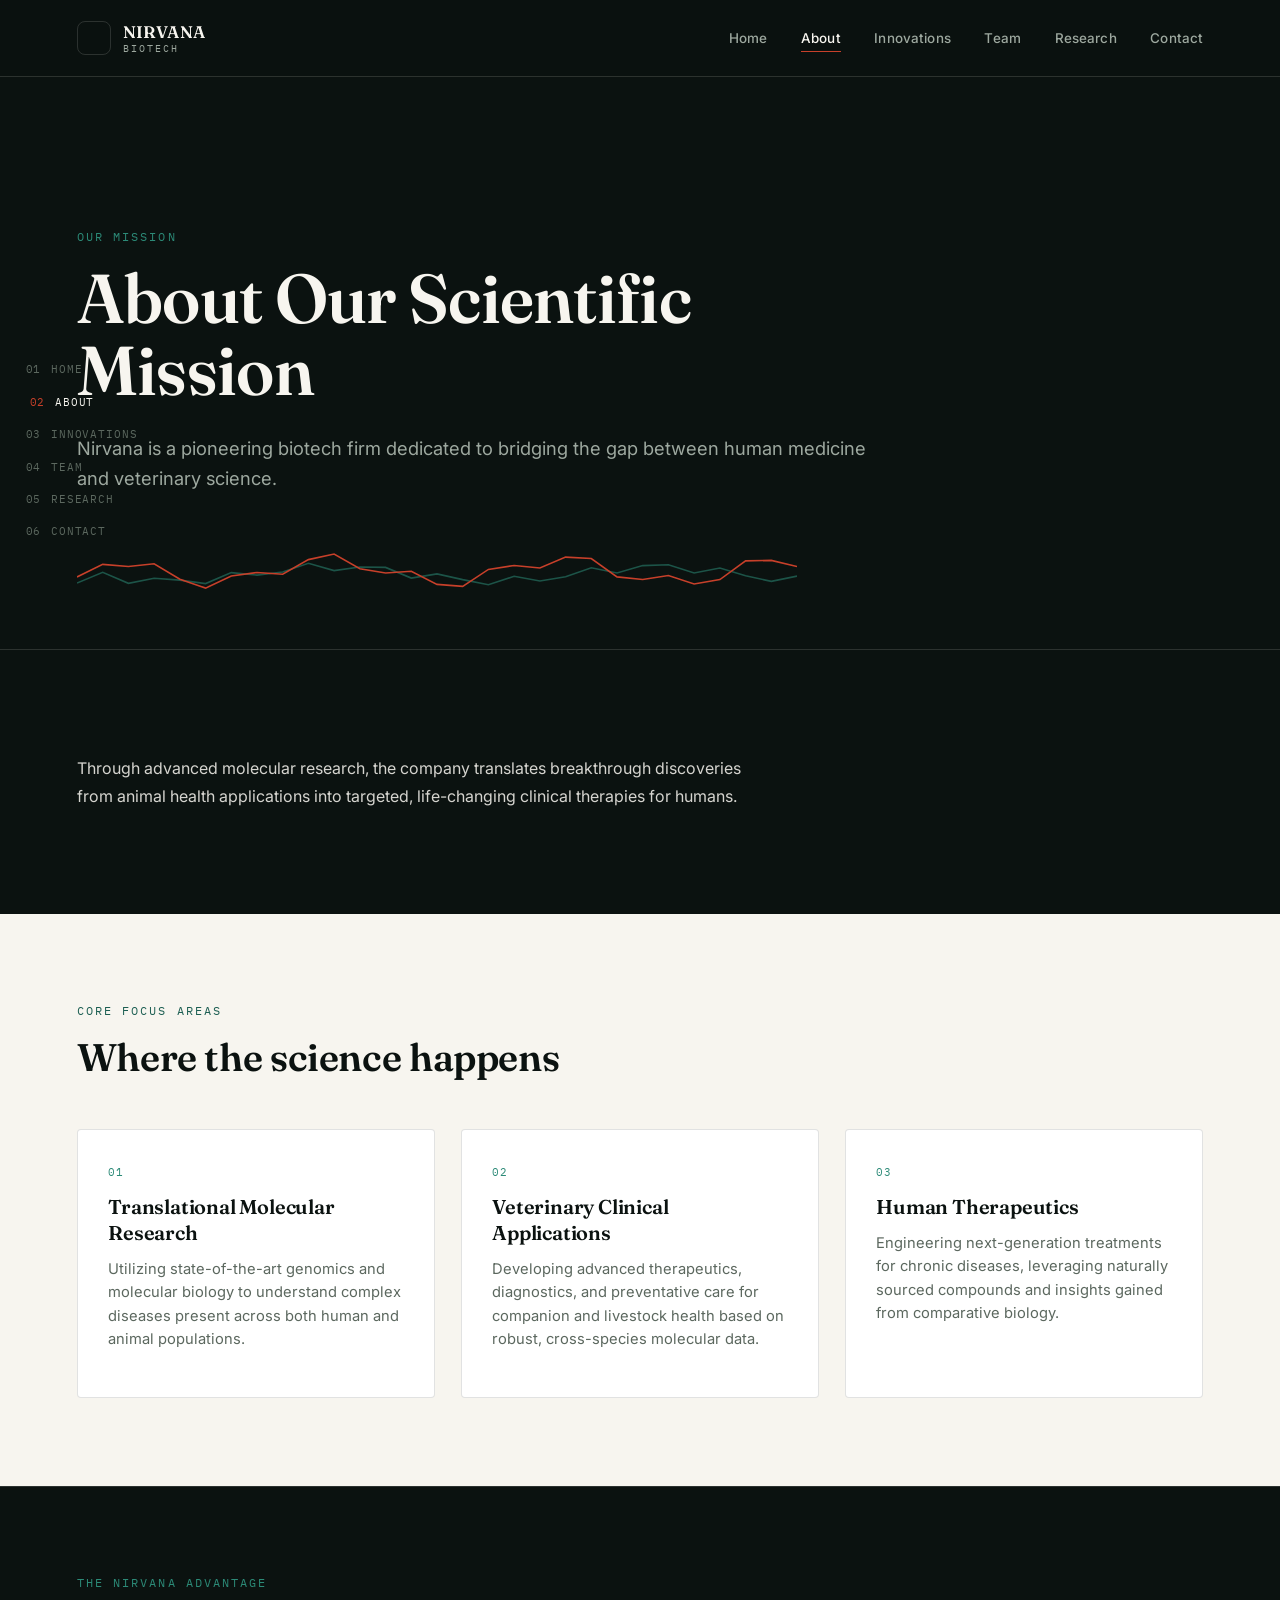
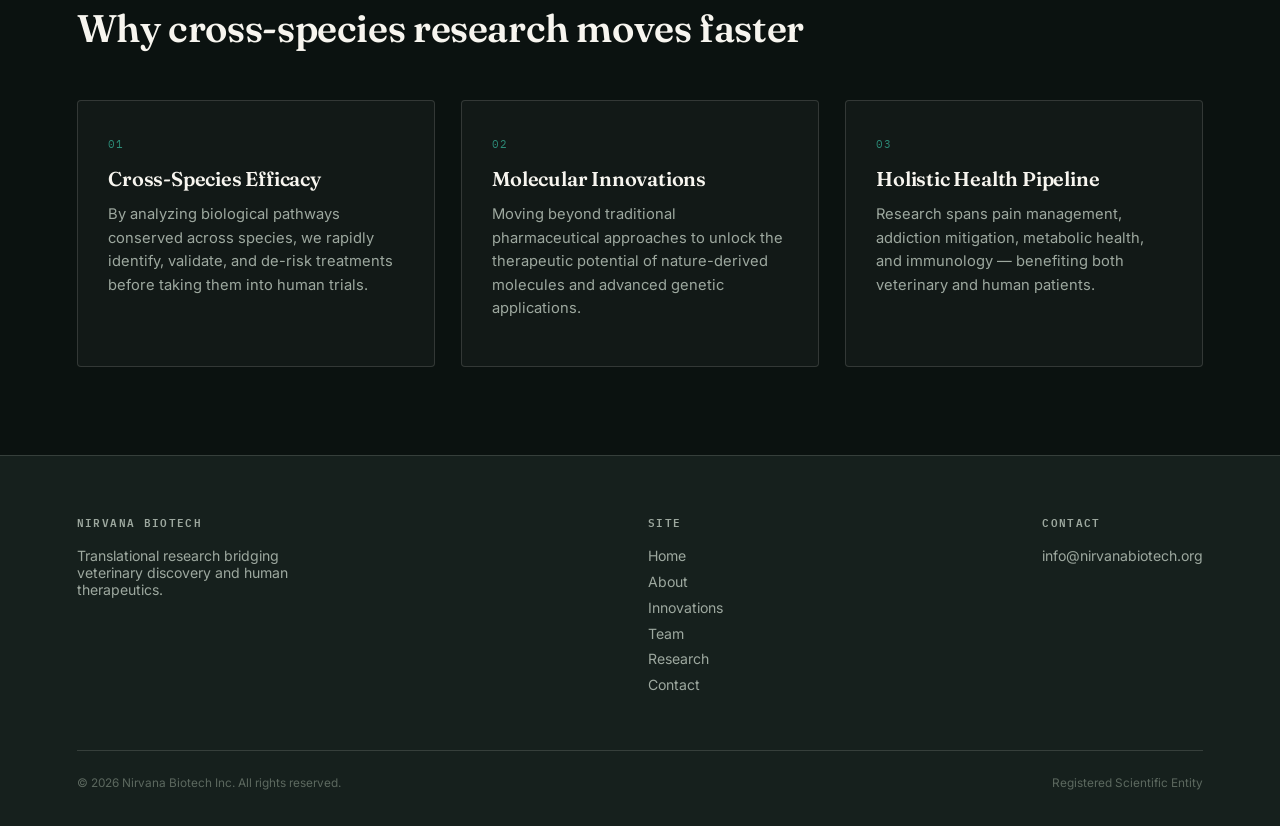
==== about.html @ 8d5169a1 "Add files via upload" ====
<!DOCTYPE html>
<html lang="en">
<head>
<meta charset="UTF-8">
<meta name="viewport" content="width=device-width, initial-scale=1.0">
<title>About | Nirvana Biotech</title>
<link rel="preconnect" href="https://fonts.googleapis.com">
<link href="https://fonts.googleapis.com/css2?family=Fraunces:opsz,wght@9..144,500;9..144,600;9..144,700&family=Inter:wght@400;500;600&family=IBM+Plex+Mono:wght@400;500&display=swap" rel="stylesheet">
<link rel="stylesheet" href="styles.css">
</head>
<body>

<nav class="topnav">
  <div class="topnav-inner">
    <a href="index.html" class="brand">
      <img data-brand-logo class="brand-mark" src="" alt="Nirvana Biotech logo">
      <div>
        <div class="brand-text" data-brand-name></div>
        <div class="brand-sub" data-brand-sub></div>
      </div>
    </a>
    <div class="navlinks" data-navlinks></div>
    <button class="nav-toggle" aria-label="Open menu">
      <svg width="18" height="14" viewBox="0 0 18 14"><path d="M0 1H18M0 7H18M0 13H18" stroke="#F7F5EF" stroke-width="1.4"/></svg>
    </button>
  </div>
  <div class="mobile-menu" data-navlinks></div>
</nav>

<aside class="rail" data-rail></aside>

<main>
  <section class="hero page-fade" style="padding-bottom:3rem;">
    <div class="shell">
      <div class="eyebrow hero-eyebrow" id="about-eyebrow">OUR MISSION</div>
      <h1 id="about-title">About Our Scientific Mission</h1>
      <p class="lede" id="about-intro" style="margin-top:1.6rem;"></p>
      <div class="hero-trace" data-trace data-trace-h="60"></div>
    </div>
  </section>

  <section class="section">
    <div class="shell">
      <p class="body-copy" id="about-desc"></p>
    </div>
  </section>

  <section class="section section--paper">
    <div class="shell">
      <div class="section-head">
        <div class="eyebrow">Core focus areas</div>
        <h2>Where the science happens</h2>
      </div>
      <div class="card-grid grid-3" id="focus-grid"></div>
    </div>
  </section>

  <section class="section">
    <div class="shell">
      <div class="section-head">
        <div class="eyebrow">The nirvana advantage</div>
        <h2>Why cross-species research moves faster</h2>
      </div>
      <div class="card-grid grid-3" id="advantage-grid"></div>
    </div>
  </section>
</main>

<footer>
  <div class="shell">
    <div class="footer-grid">
      <div class="footer-col">
        <h4>Nirvana Biotech</h4>
        <p style="max-width:28ch;">Translational research bridging veterinary discovery and human therapeutics.</p>
      </div>
      <div class="footer-col">
        <h4>Site</h4>
        <a href="index.html">Home</a>
        <a href="about.html">About</a>
        <a href="innovations.html">Innovations</a>
        <a href="team.html">Team</a>
        <a href="research.html">Research</a>
        <a href="contact.html">Contact</a>
      </div>
      <div class="footer-col">
        <h4>Contact</h4>
        <a href="mailto:info@nirvanabiotech.org">info@nirvanabiotech.org</a>
      </div>
    </div>
    <div class="footer-bottom">
      <span>&copy; 2026 Nirvana Biotech Inc. All rights reserved.</span>
      <span>Registered Scientific Entity</span>
    </div>
  </div>
</footer>

<script src="site.js"></script>
<script>
  function renderPage(data){
    buildNav('about');
    const a = data.about;
    if (!a) return;
    document.getElementById('about-eyebrow').textContent = (a.eyebrow || 'OUR MISSION').toUpperCase();
    document.getElementById('about-title').textContent = a.title || '';
    document.getElementById('about-intro').textContent = a.intro || '';
    document.getElementById('about-desc').textContent = a.desc || '';

    const focusGrid = document.getElementById('focus-grid');
    focusGrid.innerHTML = (a.focusAreas || []).map((f, i) => `
      <div class="card" style="cursor:default;">
        <span class="tag">0${i+1}</span>
        <h3 style="margin-top:0.9rem;">${escapeHtml(f.title)}</h3>
        <p>${escapeHtml(f.desc)}</p>
      </div>`).join('');

    const advGrid = document.getElementById('advantage-grid');
    advGrid.innerHTML = (a.advantages || []).map((f, i) => `
      <div class="card" style="cursor:default;">
        <span class="tag">0${i+1}</span>
        <h3 style="margin-top:0.9rem;">${escapeHtml(f.title)}</h3>
        <p>${escapeHtml(f.desc)}</p>
      </div>`).join('');
  }
</script>
</body>
</html>
---- styles.css ----
/* ============================================================
   NIRVANA BIOTECH — design tokens
   Ink + lab-paper, teal/rust accent pair, chromatogram motif
   ============================================================ */

:root{
  --ink:        #0B1210;
  --ink-soft:    #16201D;
  --paper:      #F7F5EF;
  --paper-dim:  #EFEBE0;
  --teal:       #1C5E52;
  --teal-bright:#2C8A77;
  --rust:       #C7402A;
  --sage:       #9DA89F;
  --sage-dim:   #5C685F;
  --line:       rgba(247,245,239,0.14);
  --line-dark:  rgba(11,18,16,0.12);

  --serif: "Fraunces", "Iowan Old Style", Georgia, serif;
  --sans:  "Inter", -apple-system, "Helvetica Neue", Arial, sans-serif;
  --mono:  "IBM Plex Mono", "SFMono-Regular", Menlo, monospace;

  --measure: 68ch;
  --rail-w: 220px;
}

@media (prefers-reduced-motion: reduce){
  *{ animation-duration: 0.001ms !important; animation-iteration-count: 1 !important; transition-duration: 0.001ms !important; scroll-behavior: auto !important; }
}

*{ box-sizing: border-box; }
html{ scroll-behavior: smooth; }
body{
  margin:0;
  background: var(--ink);
  color: var(--paper);
  font-family: var(--sans);
  -webkit-font-smoothing: antialiased;
  text-rendering: optimizeLegibility;
}

a{ color: inherit; text-decoration: none; }
img{ max-width:100%; display:block; }

::selection{ background: var(--rust); color: var(--paper); }

:focus-visible{
  outline: 2px solid var(--rust);
  outline-offset: 3px;
}

/* ---------- type scale ---------- */
h1,h2,h3,h4{ font-family: var(--serif); font-weight: 600; margin:0; letter-spacing: -0.01em; }
.eyebrow{
  font-family: var(--mono);
  font-size: 0.72rem;
  letter-spacing: 0.18em;
  text-transform: uppercase;
  color: var(--teal-bright);
}
.lede{ font-size: 1.15rem; line-height: 1.65; color: var(--sage); max-width: var(--measure); }
.body-copy{ font-size: 1rem; line-height: 1.75; color: rgba(247,245,239,0.86); max-width: var(--measure); }
.body-copy + .body-copy{ margin-top: 1.1em; }

/* ---------- layout shell ---------- */
.shell{ max-width: 1280px; margin: 0 auto; padding: 0 6vw; }
@media (max-width: 640px){ .shell{ padding: 0 5.5vw; } }

main{ display:block; }

/* ---------- top nav ---------- */
.topnav{
  position: sticky; top:0; z-index: 80;
  background: rgba(11,18,16,0.86);
  backdrop-filter: blur(10px);
  border-bottom: 1px solid var(--line);
}
.topnav-inner{
  max-width:1280px; margin:0 auto; padding: 0 6vw;
  height: 76px; display:flex; align-items:center; justify-content:space-between;
}
.brand{ display:flex; align-items:center; gap:12px; }
.brand-mark{
  width: 34px; height:34px; border-radius:8px; object-fit:cover;
  border:1px solid var(--line);
}
.brand-text{ font-family: var(--serif); font-weight:600; font-size:1.05rem; letter-spacing:0.01em; }
.brand-sub{ font-family: var(--mono); font-size:0.6rem; letter-spacing:0.22em; color: var(--sage); text-transform:uppercase; }

.navlinks{ display:flex; gap: 2.1rem; font-size:0.84rem; }
.navlinks a{
  position:relative; padding: 6px 0; color: var(--sage);
  font-weight:500; letter-spacing:0.01em; transition: color .2s ease;
}
.navlinks a::after{
  content:""; position:absolute; left:0; bottom:0; width:0; height:1px;
  background: var(--rust); transition: width .25s ease;
}
.navlinks a:hover, .navlinks a.is-active{ color: var(--paper); }
.navlinks a.is-active::after, .navlinks a:hover::after{ width:100%; }

.nav-toggle{ display:none; background:none; border:1px solid var(--line); color:var(--paper); width:40px; height:40px; border-radius:8px; }
@media (max-width: 860px){
  .navlinks{ display:none; }
  .nav-toggle{ display:flex; align-items:center; justify-content:center; }
}

.mobile-menu{
  display:none; position:fixed; inset:76px 0 0 0; z-index:79;
  background: var(--ink); padding: 2rem 6vw; flex-direction:column; gap:1.4rem;
}
.mobile-menu.open{ display:flex; }
.mobile-menu a{ font-family: var(--serif); font-size:1.6rem; color: var(--paper); }

/* ---------- page index rail (fiftyfive5-style wayfinding) ---------- */
.rail{
  position: fixed; left: 0; top: 50%; transform: translateY(-50%);
  z-index: 60; width: var(--rail-w);
  display:flex; flex-direction:column; gap:0.4rem;
  padding: 1.4rem 1.6rem;
}
.rail-item{
  display:flex; align-items:baseline; gap:0.6rem;
  font-family: var(--mono); font-size:0.68rem; letter-spacing:0.08em;
  color: var(--sage-dim); padding:6px 0;
  transition: color .2s ease, transform .2s ease;
}
.rail-item .num{ color: var(--sage-dim); }
.rail-item:hover, .rail-item.is-active{ color: var(--paper); transform: translateX(4px); }
.rail-item.is-active .num{ color: var(--rust); }
.rail-item .label{ text-transform: uppercase; }
@media (max-width: 1100px){ .rail{ display:none; } }

/* ---------- chromatogram trace (signature element) ---------- */
.trace{ display:block; width:100%; height: auto; }
.trace path{
  fill:none; stroke: var(--rust); stroke-width: 1.6;
  stroke-dasharray: 1400; stroke-dashoffset: 1400;
  animation: trace-draw 2.1s cubic-bezier(.3,.8,.2,1) forwards;
}
.trace .trace-teal{ stroke: var(--teal-bright); opacity:0.55; }
@keyframes trace-draw{ to{ stroke-dashoffset:0; } }

.trace-divider{ width:100%; height:34px; opacity:0.5; margin: 0; }
.trace-divider path{ stroke: var(--sage-dim); stroke-width:1; stroke-dasharray:none; animation:none; }

/* ---------- hero ---------- */
.hero{
  position:relative; padding: 9.5rem 0 5rem;
  border-bottom: 1px solid var(--line);
  overflow:hidden;
}
.hero-eyebrow{ margin-bottom:1.2rem; }
.hero h1{
  font-size: clamp(2.4rem, 5.4vw, 4.6rem);
  line-height: 1.04;
  max-width: 16ch;
}
.hero .lede{ margin-top: 1.6rem; }
.hero-trace{ margin-top: 3rem; max-width: 720px; }

/* ---------- section spacing ---------- */
.section{ padding: 5.5rem 0; }
.section + .section{ border-top: 1px solid var(--line); }
.section-head{ margin-bottom: 3rem; }
.section-head .eyebrow{ margin-bottom: 0.9rem; }
.section-head h2{ font-size: clamp(1.8rem, 3vw, 2.6rem); }

/* ---------- light/paper section variant ---------- */
.section--paper{ background: var(--paper); color: var(--ink); border-color: var(--line-dark); }
.section--paper .eyebrow{ color: var(--teal); }
.section--paper .lede{ color: var(--sage-dim); }
.section--paper .body-copy{ color: rgba(11,18,16,0.82); }

/* ---------- cards ---------- */
.card-grid{ display:grid; gap: 1.6rem; }
.grid-2{ grid-template-columns: repeat(2,1fr); }
.grid-3{ grid-template-columns: repeat(3,1fr); }
@media (max-width: 860px){ .grid-2,.grid-3{ grid-template-columns: 1fr; } }

.card{
  border:1px solid var(--line); border-radius: 4px;
  padding: 1.9rem; background: rgba(247,245,239,0.03);
  transition: border-color .25s ease, transform .25s ease;
  cursor:pointer;
}
.card:hover{ border-color: var(--teal-bright); transform: translateY(-2px); }
.card img{ width:100%; height:200px; object-fit:cover; border-radius:3px; margin-bottom:1.3rem; }
.card h3{ font-size:1.25rem; line-height:1.3; }
.card p{ margin-top:0.7rem; font-size:0.92rem; line-height:1.6; color: var(--sage); }
.card .tag{ font-family:var(--mono); font-size:0.68rem; color: var(--teal-bright); letter-spacing:0.08em; text-transform:uppercase; }
.card .more{ display:inline-flex; align-items:center; gap:0.4rem; margin-top:1.1rem; font-size:0.78rem; font-family:var(--mono); color: var(--rust); }

.section--paper .card{ background: #fff; border-color: var(--line-dark); }
.section--paper .card:hover{ border-color: var(--teal); }
.section--paper .card p{ color: var(--sage-dim); }

/* research list rows */
.research-row{
  display:grid; grid-template-columns: 110px 1fr; gap: 1.8rem;
  padding: 2rem 0; border-top: 1px solid var(--line); cursor:pointer;
  transition: background .2s ease;
}
.research-row:hover{ background: rgba(247,245,239,0.03); }
.research-row .date{ font-family:var(--mono); font-size:0.78rem; color: var(--rust); padding-top:0.25rem; }
.research-row h3{ font-size:1.3rem; }
.research-row p{ margin-top:0.6rem; color: var(--sage); font-size:0.94rem; line-height:1.65; }
.section--paper .research-row{ border-color: var(--line-dark); }
.section--paper .research-row:hover{ background: rgba(11,18,16,0.03); }
.section--paper .research-row p{ color: var(--sage-dim); }

/* team */
.team-card{ text-align:left; }
.team-card img{ width:100%; height:240px; object-fit:cover; border-radius:3px; }
.team-card .name{ font-family:var(--serif); font-size:1.15rem; margin-top:1.1rem; }
.team-card .role{ font-family:var(--mono); font-size:0.72rem; color: var(--teal-bright); text-transform:uppercase; letter-spacing:0.08em; margin-top:0.3rem; }

/* ---------- buttons ---------- */
.btn{
  display:inline-flex; align-items:center; gap:0.55rem;
  font-family: var(--mono); font-size:0.78rem; letter-spacing:0.05em;
  padding: 0.85rem 1.6rem; border-radius: 3px; text-transform:uppercase;
  border:1px solid currentColor; transition: all .2s ease;
}
.btn--solid{ background: var(--rust); border-color: var(--rust); color: var(--paper); }
.btn--solid:hover{ background: #a93420; }
.btn--ghost{ color: var(--paper); }
.btn--ghost:hover{ background: rgba(247,245,239,0.08); }
.section--paper .btn--ghost{ color: var(--ink); }
.section--paper .btn--ghost:hover{ background: rgba(11,18,16,0.06); }

/* ---------- footer ---------- */
footer{
  background: var(--ink-soft); border-top:1px solid var(--line);
  padding: 3.5rem 0 2.2rem;
}
.footer-grid{ display:flex; justify-content:space-between; flex-wrap:wrap; gap:2rem; }
.footer-col h4{ font-family:var(--mono); font-size:0.7rem; letter-spacing:0.12em; text-transform:uppercase; color: var(--sage); margin-bottom:1rem; }
.footer-col a, .footer-col p{ display:block; font-size:0.88rem; color: var(--sage); margin-bottom:0.55rem; }
.footer-col a:hover{ color: var(--paper); }
.footer-bottom{
  margin-top:3rem; padding-top:1.6rem; border-top:1px solid var(--line);
  display:flex; justify-content:space-between; flex-wrap:wrap; gap:1rem;
  font-size:0.74rem; color: var(--sage-dim);
}

/* ---------- contact form ---------- */
.form-grid{ display:grid; gap:1.3rem; max-width:640px; }
.form-row{ display:grid; grid-template-columns:1fr 1fr; gap:1.3rem; }
@media (max-width:640px){ .form-row{ grid-template-columns:1fr; } }
label{ font-family:var(--mono); font-size:0.68rem; letter-spacing:0.1em; text-transform:uppercase; color: var(--sage); display:block; margin-bottom:0.5rem; }
input, textarea{
  width:100%; background: rgba(247,245,239,0.04); border:1px solid var(--line);
  border-radius:3px; padding:0.85rem 1rem; color: var(--paper); font-family: var(--sans); font-size:0.92rem;
}
input:focus, textarea:focus{ outline:none; border-color: var(--teal-bright); }
textarea{ resize:vertical; }

/* ---------- modal (detail popup) ---------- */
.modal-overlay{
  display:none; position:fixed; inset:0; z-index:200;
  background: rgba(11,18,16,0.78); backdrop-filter: blur(4px);
  align-items:center; justify-content:center; padding: 2rem;
}
.modal-overlay.open{ display:flex; }
.modal-box{
  background: var(--paper); color: var(--ink); max-width:640px; width:100%;
  max-height:84vh; overflow-y:auto; border-radius:6px; position:relative;
}
.modal-box img{ width:100%; height:260px; object-fit:cover; }
.modal-body{ padding: 2.2rem; }
.modal-tag{ font-family:var(--mono); font-size:0.7rem; color: var(--rust); text-transform:uppercase; letter-spacing:0.08em; }
.modal-body h3{ font-family:var(--serif); font-size:1.7rem; margin-top:0.8rem; color:var(--ink); }
.modal-body p{ margin-top:1rem; color: var(--sage-dim); line-height:1.7; white-space:pre-line; font-size:0.95rem; }
.modal-close{
  position:absolute; top:1rem; right:1rem; width:36px; height:36px;
  border-radius:50%; background:#fff; border:1px solid var(--line-dark);
  display:flex; align-items:center; justify-content:center; cursor:pointer; z-index:2;
}

/* ---------- page transition fade ---------- */
.page-fade{ animation: fadeUp .5s ease-out both; }
@keyframes fadeUp{ from{ opacity:0; transform: translateY(10px); } to{ opacity:1; transform:none; } }

/* utility */
.mt-lg{ margin-top: 3rem; }
.text-center{ text-align:center; }
.flex-between{ display:flex; align-items:center; justify-content:space-between; flex-wrap:wrap; gap:1rem; }
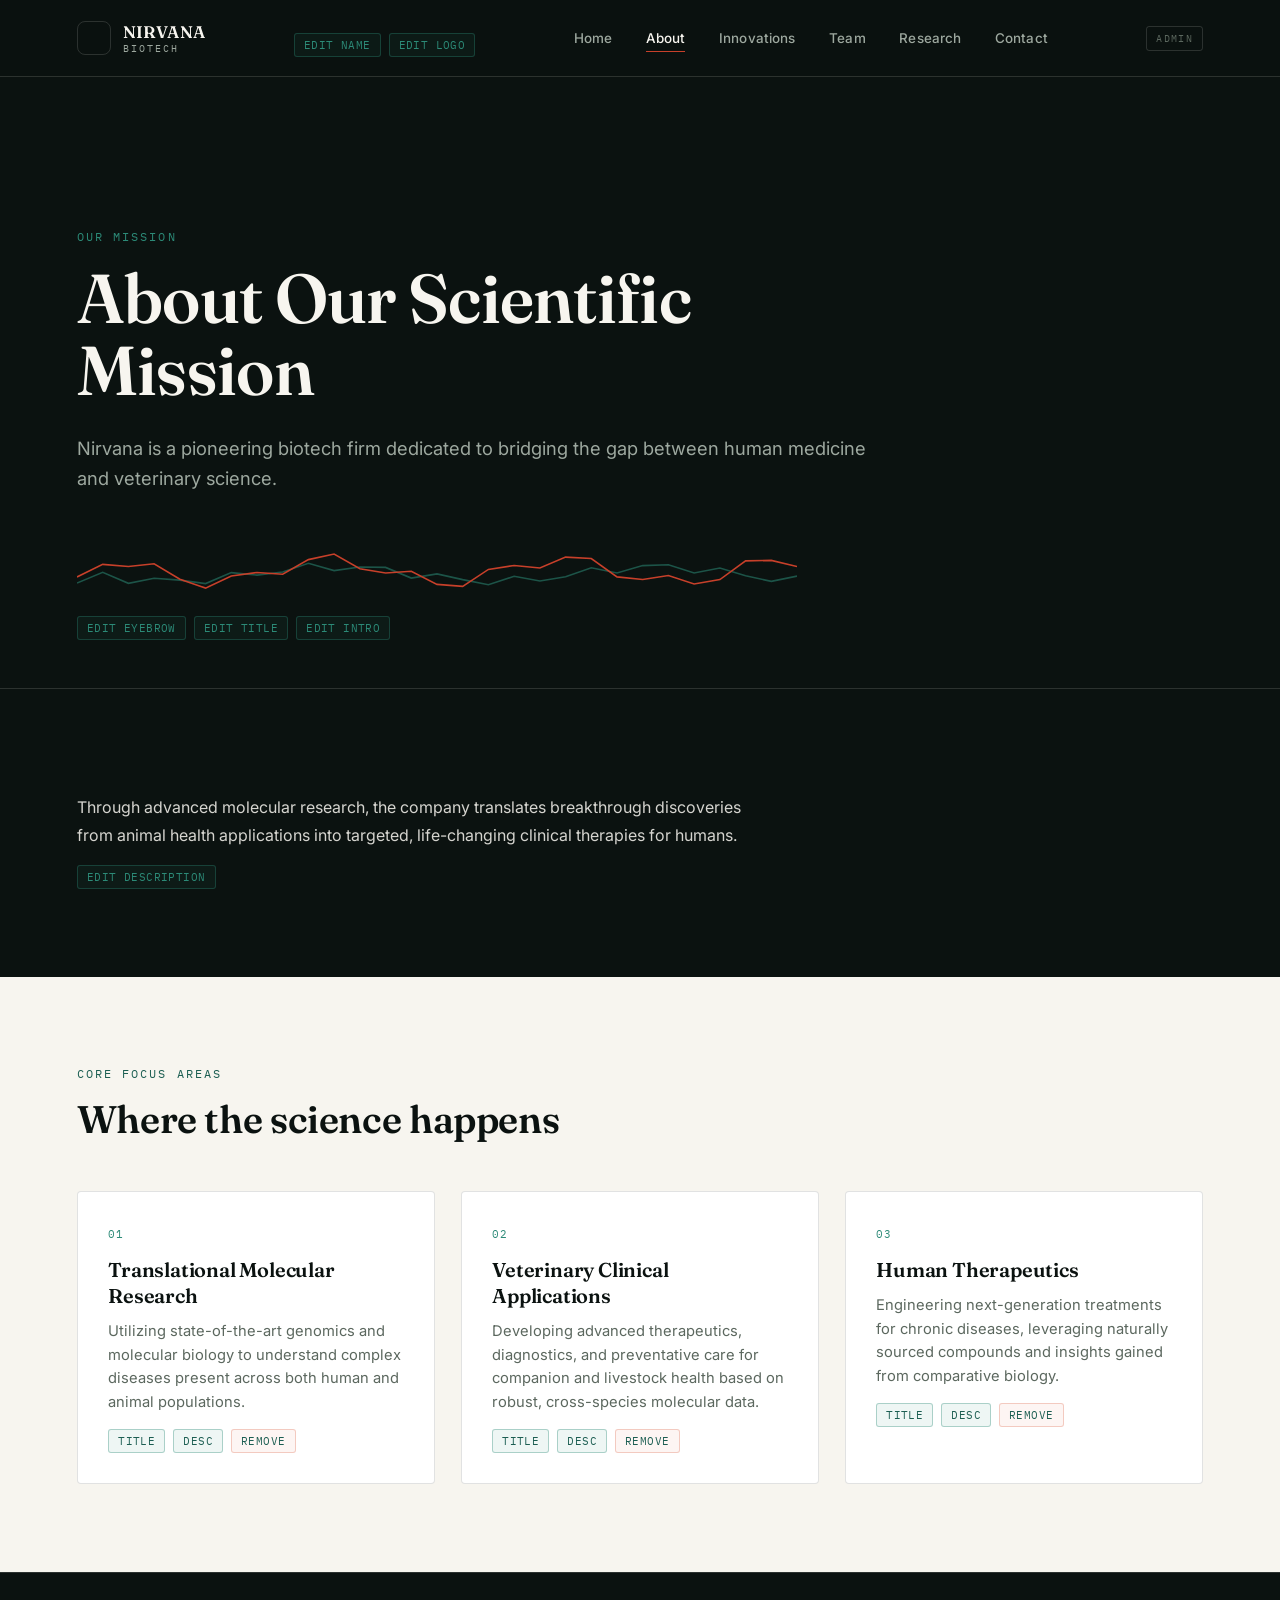
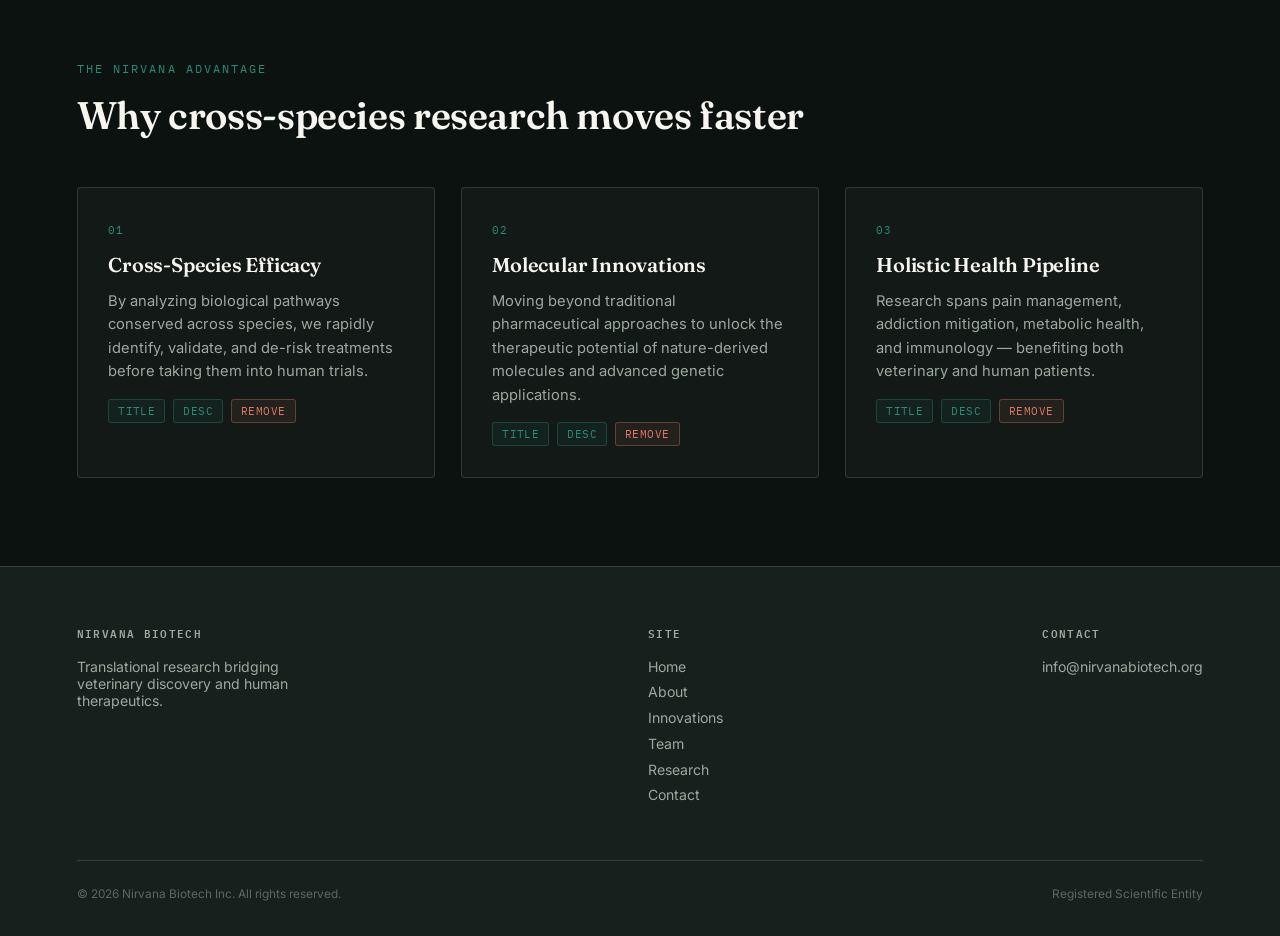
==== commit a81bea87: "Add files via upload" ====
--- a/about.html
+++ b/about.html
@@ -19,15 +19,22 @@
         <div class="brand-sub" data-brand-sub></div>
       </div>
     </a>
+    <div class="editable-controls edit-only" style="margin-left:-0.6rem;">
+      <button class="edit-pencil" onclick="event.preventDefault(); promptTextEdit('brandName', null)">Edit name</button>
+      <button class="edit-pencil" onclick="event.preventDefault(); promptImageEdit('logoUrl','images/logo.png')">Edit logo</button>
+    </div>
     <div class="navlinks" data-navlinks></div>
-    <button class="nav-toggle" aria-label="Open menu">
-      <svg width="18" height="14" viewBox="0 0 18 14"><path d="M0 1H18M0 7H18M0 13H18" stroke="#F7F5EF" stroke-width="1.4"/></svg>
-    </button>
+    <div style="display:flex; align-items:center; gap:0.6rem;">
+      <button id="admin-login-btn" class="admin-trigger">Admin</button>
+      <button id="admin-logout-btn" class="admin-trigger is-logout hidden">Log out</button>
+      <button class="nav-toggle" aria-label="Open menu">
+        <svg width="18" height="14" viewBox="0 0 18 14"><path d="M0 1H18M0 7H18M0 13H18" stroke="#F7F5EF" stroke-width="1.4"/></svg>
+      </button>
+    </div>
   </div>
   <div class="mobile-menu" data-navlinks></div>
 </nav>
 
-<aside class="rail" data-rail></aside>
 
 <main>
   <section class="hero page-fade" style="padding-bottom:3rem;">
@@ -36,12 +43,20 @@
       <h1 id="about-title">About Our Scientific Mission</h1>
       <p class="lede" id="about-intro" style="margin-top:1.6rem;"></p>
       <div class="hero-trace" data-trace data-trace-h="60"></div>
+      <div class="editable-controls edit-only">
+        <button class="edit-pencil" onclick="promptTextEdit('about.eyebrow','about-eyebrow')">Edit eyebrow</button>
+        <button class="edit-pencil" onclick="promptTextEdit('about.title','about-title')">Edit title</button>
+        <button class="edit-pencil" onclick="promptTextEdit('about.intro','about-intro',true)">Edit intro</button>
+      </div>
     </div>
   </section>
 
   <section class="section">
     <div class="shell">
       <p class="body-copy" id="about-desc"></p>
+      <div class="editable-controls edit-only">
+        <button class="edit-pencil" onclick="promptTextEdit('about.desc','about-desc',true)">Edit description</button>
+      </div>
     </div>
   </section>
 
@@ -52,6 +67,7 @@
         <h2>Where the science happens</h2>
       </div>
       <div class="card-grid grid-3" id="focus-grid"></div>
+      <button class="add-item-btn edit-only" onclick="addArrayItem('focusAreas')">+ Add focus area</button>
     </div>
   </section>
 
@@ -62,6 +78,7 @@
         <h2>Why cross-species research moves faster</h2>
       </div>
       <div class="card-grid grid-3" id="advantage-grid"></div>
+      <button class="add-item-btn edit-only" onclick="addArrayItem('advantages')">+ Add advantage</button>
     </div>
   </section>
 </main>
@@ -84,7 +101,7 @@
       </div>
       <div class="footer-col">
         <h4>Contact</h4>
-        <a href="mailto:info@nirvanabiotech.org">info@nirvanabiotech.org</a>
+        <a href="mailto:info@nirvanabiotech.org" data-footer-email>info@nirvanabiotech.org</a>
       </div>
     </div>
     <div class="footer-bottom">
@@ -93,6 +110,28 @@
     </div>
   </div>
 </footer>
+
+<div class="admin-overlay" id="admin-login-modal">
+  <div class="admin-box">
+    <h3>Admin login</h3>
+    <p class="hint">Enter the admin password to edit this site.</p>
+    <label for="admin-password-input">Password</label>
+    <input id="admin-password-input" type="password" placeholder="Password">
+    <p id="admin-login-error" class="admin-error">Incorrect password.</p>
+    <div class="admin-actions">
+      <button class="btn btn--admin-cancel" onclick="closeAdminLogin()">Cancel</button>
+      <button class="btn btn--admin-confirm" onclick="submitAdminLogin()">Log in</button>
+    </div>
+  </div>
+</div>
+
+<div class="save-bar" id="save-bar">
+  <span class="save-status" id="save-status">No unsaved changes.</span>
+  <div class="save-bar-actions">
+    <button class="btn btn--discard" id="discard-btn">Discard</button>
+    <button class="btn btn--save" id="save-btn">Save changes (permanent)</button>
+  </div>
+</div>
 
 <script src="site.js"></script>
 <script>
@@ -111,6 +150,11 @@
         <span class="tag">0${i+1}</span>
         <h3 style="margin-top:0.9rem;">${escapeHtml(f.title)}</h3>
         <p>${escapeHtml(f.desc)}</p>
+        <div class="editable-controls edit-only">
+          <button class="edit-pencil" onclick="promptTextEdit('about.focusAreas.${i}.title', null)">Title</button>
+          <button class="edit-pencil" onclick="promptTextEdit('about.focusAreas.${i}.desc', null, true)">Desc</button>
+          <button class="edit-pencil danger" onclick="removeArrayItem('focusAreas', ${i})">Remove</button>
+        </div>
       </div>`).join('');
 
     const advGrid = document.getElementById('advantage-grid');
@@ -119,6 +163,11 @@
         <span class="tag">0${i+1}</span>
         <h3 style="margin-top:0.9rem;">${escapeHtml(f.title)}</h3>
         <p>${escapeHtml(f.desc)}</p>
+        <div class="editable-controls edit-only">
+          <button class="edit-pencil" onclick="promptTextEdit('about.advantages.${i}.title', null)">Title</button>
+          <button class="edit-pencil" onclick="promptTextEdit('about.advantages.${i}.desc', null, true)">Desc</button>
+          <button class="edit-pencil danger" onclick="removeArrayItem('advantages', ${i})">Remove</button>
+        </div>
       </div>`).join('');
   }
 </script>
--- a/styles.css
+++ b/styles.css
@@ -21,7 +21,6 @@
   --mono:  "IBM Plex Mono", "SFMono-Regular", Menlo, monospace;
 
   --measure: 68ch;
-  --rail-w: 220px;
 }
 
 @media (prefers-reduced-motion: reduce){
@@ -112,25 +111,6 @@
 .mobile-menu.open{ display:flex; }
 .mobile-menu a{ font-family: var(--serif); font-size:1.6rem; color: var(--paper); }
 
-/* ---------- page index rail (fiftyfive5-style wayfinding) ---------- */
-.rail{
-  position: fixed; left: 0; top: 50%; transform: translateY(-50%);
-  z-index: 60; width: var(--rail-w);
-  display:flex; flex-direction:column; gap:0.4rem;
-  padding: 1.4rem 1.6rem;
-}
-.rail-item{
-  display:flex; align-items:baseline; gap:0.6rem;
-  font-family: var(--mono); font-size:0.68rem; letter-spacing:0.08em;
-  color: var(--sage-dim); padding:6px 0;
-  transition: color .2s ease, transform .2s ease;
-}
-.rail-item .num{ color: var(--sage-dim); }
-.rail-item:hover, .rail-item.is-active{ color: var(--paper); transform: translateX(4px); }
-.rail-item.is-active .num{ color: var(--rust); }
-.rail-item .label{ text-transform: uppercase; }
-@media (max-width: 1100px){ .rail{ display:none; } }
-
 /* ---------- chromatogram trace (signature element) ---------- */
 .trace{ display:block; width:100%; height: auto; }
 .trace path{
@@ -268,6 +248,11 @@
   max-height:84vh; overflow-y:auto; border-radius:6px; position:relative;
 }
 .modal-box img{ width:100%; height:260px; object-fit:cover; }
+.modal-box input, .modal-box textarea{
+  background:#fff; border:1px solid var(--line-dark); color: var(--ink);
+}
+.modal-box input:focus, .modal-box textarea:focus{ border-color: var(--teal); }
+.modal-box label{ color: var(--sage-dim); }
 .modal-body{ padding: 2.2rem; }
 .modal-tag{ font-family:var(--mono); font-size:0.7rem; color: var(--rust); text-transform:uppercase; letter-spacing:0.08em; }
 .modal-body h3{ font-family:var(--serif); font-size:1.7rem; margin-top:0.8rem; color:var(--ink); }
@@ -286,3 +271,111 @@
 .mt-lg{ margin-top: 3rem; }
 .text-center{ text-align:center; }
 .flex-between{ display:flex; align-items:center; justify-content:space-between; flex-wrap:wrap; gap:1rem; }
+.hidden{ display:none !important; }
+
+/* ============================================================
+   ADMIN / EDIT MODE
+   ============================================================ */
+.edit-only{ display:none; }
+body.edit-mode .edit-only{ display:inline-flex; }
+body.edit-mode .edit-only.block{ display:block; }
+
+.admin-trigger{
+  font-family: var(--mono); font-size:0.62rem; letter-spacing:0.14em;
+  color: var(--sage-dim); border:1px solid var(--line); padding:5px 9px;
+  border-radius:3px; background:none; cursor:pointer; text-transform:uppercase;
+  transition: color .2s ease, border-color .2s ease;
+}
+.admin-trigger:hover{ color: var(--paper); border-color: var(--sage); }
+.admin-trigger.is-logout{ color:#e07a63; border-color: rgba(224,122,99,0.35); }
+.admin-trigger.is-logout:hover{ color:#e07a63; border-color:#e07a63; }
+.edit-mode-badge{
+  font-family: var(--mono); font-size:0.6rem; letter-spacing:0.16em;
+  color: var(--teal-bright); border:1px solid rgba(44,138,119,0.4);
+  background: rgba(44,138,119,0.08); padding:5px 9px; border-radius:3px;
+  text-transform:uppercase;
+}
+
+.edit-pencil{
+  display:inline-flex; align-items:center; gap:5px;
+  font-family: var(--mono); font-size:0.66rem; letter-spacing:0.04em;
+  color: var(--teal-bright); background: rgba(44,138,119,0.08);
+  border:1px solid rgba(44,138,119,0.35); border-radius:3px;
+  padding:4px 9px; cursor:pointer; text-transform:uppercase;
+  transition: background .2s ease;
+}
+.edit-pencil:hover{ background: rgba(44,138,119,0.18); }
+.edit-pencil.danger{ color:#e07a63; background: rgba(224,122,99,0.08); border-color: rgba(224,122,99,0.35); }
+.edit-pencil.danger:hover{ background: rgba(224,122,99,0.18); }
+.section--paper .edit-pencil{ color: var(--teal); }
+
+.editable-controls{ display:flex; gap:0.5rem; flex-wrap:wrap; margin-top:0.9rem; }
+.editable-wrap{ position:relative; }
+.editable-img-btn{
+  position:absolute; top:10px; right:10px; z-index:3;
+  font-family: var(--mono); font-size:0.62rem; text-transform:uppercase;
+  background: rgba(11,18,16,0.78); color: var(--paper); border:1px solid var(--line);
+  padding:6px 10px; border-radius:3px; cursor:pointer; letter-spacing:0.05em;
+}
+.editable-img-btn:hover{ background: rgba(11,18,16,0.92); }
+
+.add-item-btn{
+  font-family: var(--mono); font-size:0.7rem; letter-spacing:0.05em;
+  color: var(--paper); background: var(--teal); border:none;
+  padding:0.7rem 1.2rem; border-radius:3px; cursor:pointer; text-transform:uppercase;
+  margin-top:1.6rem;
+}
+.add-item-btn:hover{ background: var(--teal-bright); }
+
+/* generic admin modal (login / text edit / detail edit) */
+.admin-overlay{
+  display:none; position:fixed; inset:0; z-index:300;
+  background: rgba(11,18,16,0.82); backdrop-filter: blur(4px);
+  align-items:center; justify-content:center; padding:1.5rem;
+}
+.admin-overlay.open{ display:flex; }
+.admin-box{
+  background: var(--paper); color: var(--ink); width:100%; max-width:460px;
+  border-radius:6px; padding:1.8rem; max-height:88vh; overflow-y:auto;
+}
+.admin-box.wide{ max-width:600px; }
+.admin-box h3{ font-family: var(--serif); font-size:1.3rem; color: var(--ink); }
+.admin-box .hint{ font-size:0.84rem; color: var(--sage-dim); margin-top:0.4rem; }
+.admin-box label{ color: var(--sage-dim); margin-top:1.1rem; }
+.admin-box label:first-of-type{ margin-top:1.4rem; }
+.admin-box input, .admin-box textarea{
+  background:#fff; border:1px solid var(--line-dark); color: var(--ink);
+}
+.admin-box input:focus, .admin-box textarea:focus{ border-color: var(--teal); }
+.admin-error{
+  display:none; font-size:0.8rem; color:#b3402a; margin-top:0.7rem;
+  font-family: var(--mono);
+}
+.admin-error.show{ display:block; }
+.admin-actions{ display:flex; gap:0.7rem; margin-top:1.6rem; }
+.admin-actions .btn{ flex:1; justify-content:center; }
+.btn--admin-cancel{ background:none; border:1px solid var(--line-dark); color: var(--sage-dim); }
+.btn--admin-cancel:hover{ background: rgba(11,18,16,0.05); }
+.btn--admin-confirm{ background: var(--teal); border-color: var(--teal); color:#fff; }
+.btn--admin-confirm:hover{ background: var(--teal-bright); }
+
+/* save bar */
+.save-bar{
+  display:none; position:fixed; bottom:0; left:0; width:100%; z-index:290;
+  background: var(--ink-soft); border-top:1px solid var(--line);
+  padding: 1.1rem 6vw; align-items:center; justify-content:space-between;
+  gap:1rem; flex-wrap:wrap; box-shadow: 0 -8px 24px rgba(0,0,0,0.3);
+}
+.save-bar.open{ display:flex; }
+.save-status{ font-family: var(--mono); font-size:0.78rem; color: var(--sage); }
+.save-status.is-saved{ color: var(--teal-bright); }
+.save-bar-actions{ display:flex; gap:0.7rem; }
+.btn--discard{ background:none; border:1px solid var(--line); color: var(--paper); }
+.btn--discard:hover{ background: rgba(247,245,239,0.08); }
+.btn--save{ background: var(--teal-bright); border-color: var(--teal-bright); color:#fff; }
+.btn--save:hover{ background: #34a08c; }
+.btn--save:disabled{ opacity:0.6; cursor:default; }
+
+/* push body content up so the save bar doesn't overlap the footer */
+body.edit-mode{ padding-bottom: 74px; }
+@media (max-width:640px){ body.edit-mode{ padding-bottom: 110px; } }
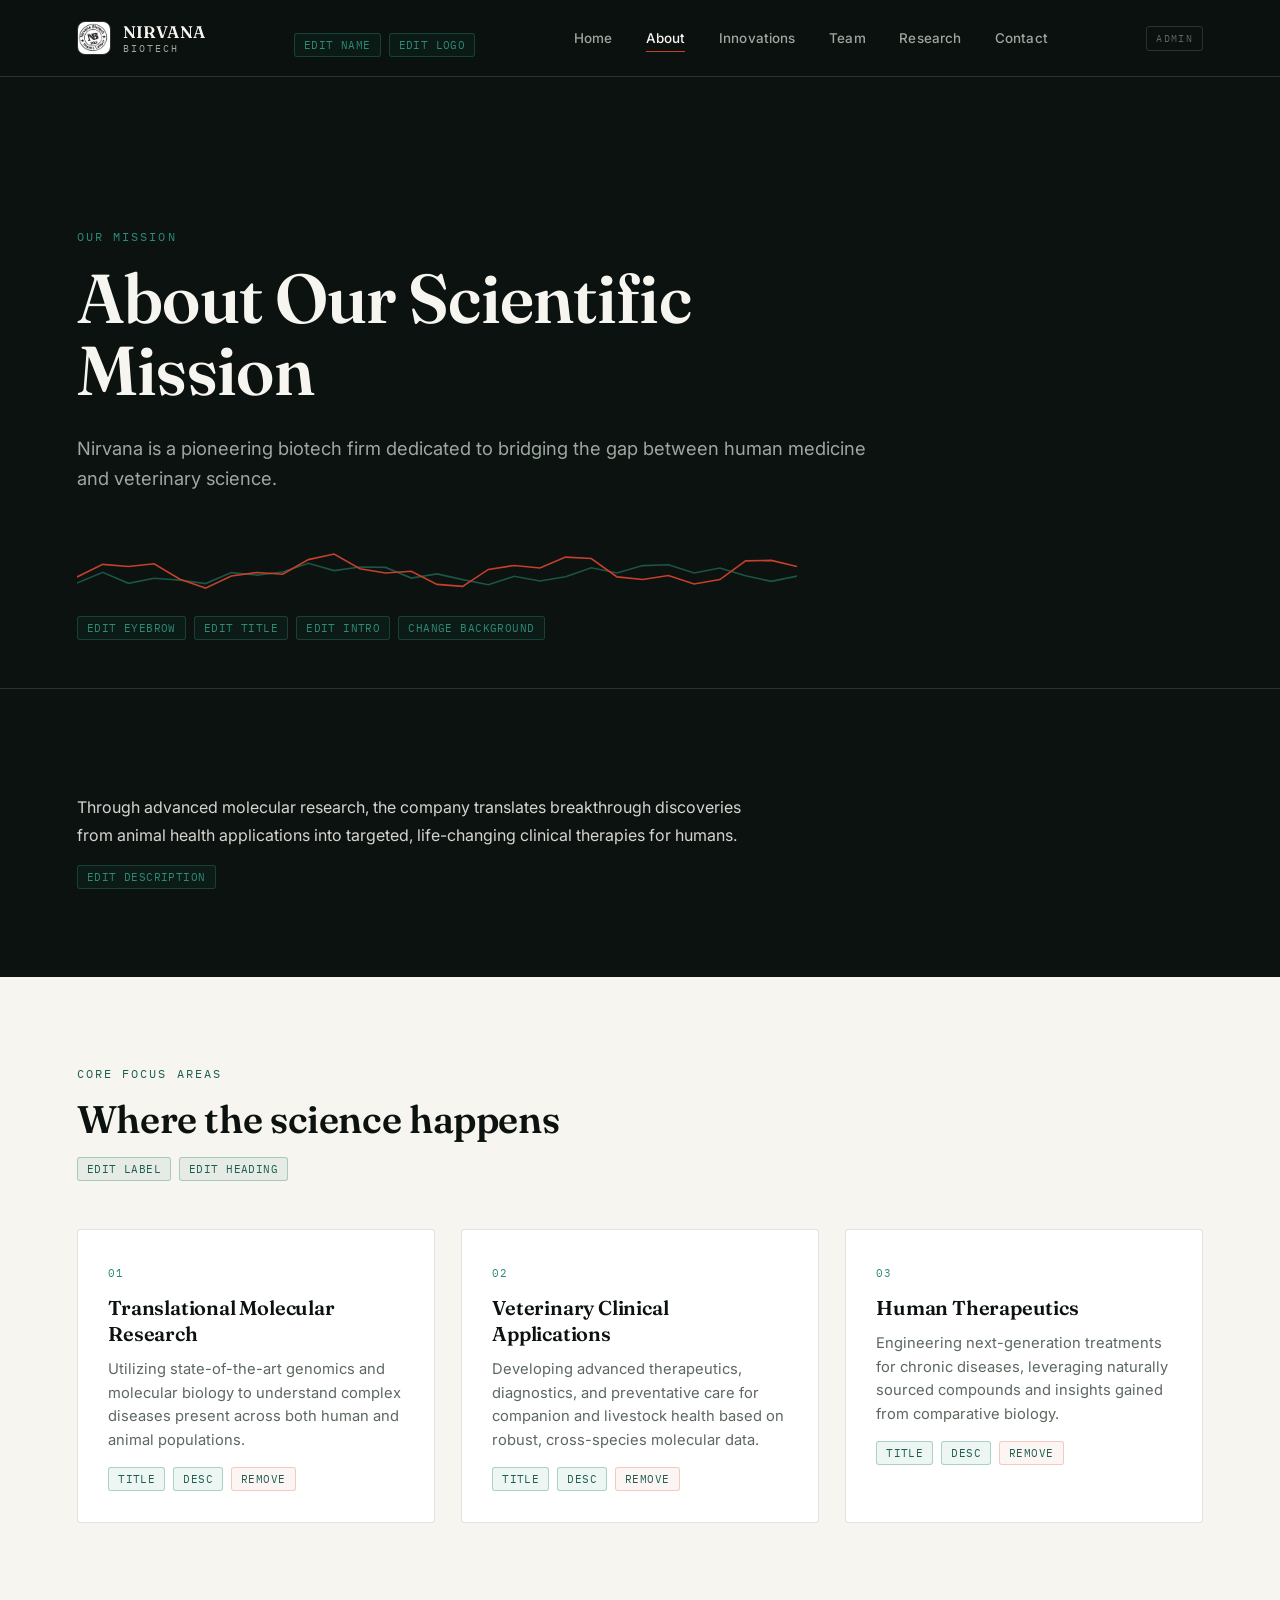
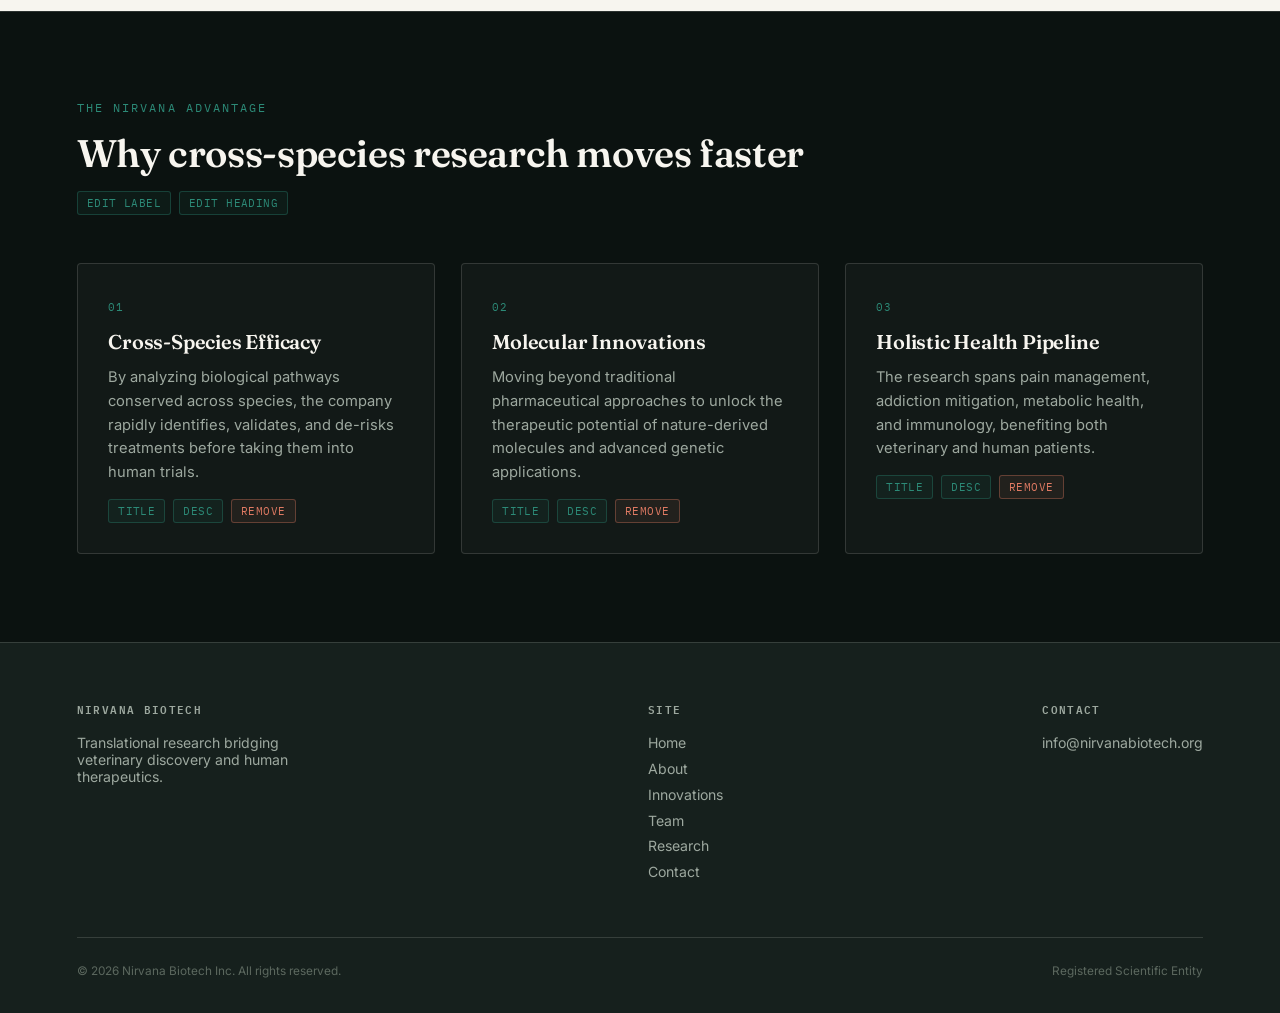
==== commit 11559352: "Add files via upload" ====
--- a/about.html
+++ b/about.html
@@ -37,7 +37,7 @@
 
 
 <main>
-  <section class="hero page-fade" style="padding-bottom:3rem;">
+  <section class="hero page-fade" id="about-hero-section" style="padding-bottom:3rem;">
     <div class="shell">
       <div class="eyebrow hero-eyebrow" id="about-eyebrow">OUR MISSION</div>
       <h1 id="about-title">About Our Scientific Mission</h1>
@@ -47,6 +47,7 @@
         <button class="edit-pencil" onclick="promptTextEdit('about.eyebrow','about-eyebrow')">Edit eyebrow</button>
         <button class="edit-pencil" onclick="promptTextEdit('about.title','about-title')">Edit title</button>
         <button class="edit-pencil" onclick="promptTextEdit('about.intro','about-intro',true)">Edit intro</button>
+        <button class="edit-pencil" onclick="promptImageEdit('about.backgroundUrl')">Change background</button>
       </div>
     </div>
   </section>
@@ -63,8 +64,12 @@
   <section class="section section--paper">
     <div class="shell">
       <div class="section-head">
-        <div class="eyebrow">Core focus areas</div>
-        <h2>Where the science happens</h2>
+        <div class="eyebrow" id="focus-eyebrow">Core focus areas</div>
+        <h2 id="focus-heading">Where the science happens</h2>
+        <div class="editable-controls edit-only">
+          <button class="edit-pencil" onclick="promptTextEdit('about.focusEyebrow','focus-eyebrow')">Edit label</button>
+          <button class="edit-pencil" onclick="promptTextEdit('about.focusHeading','focus-heading')">Edit heading</button>
+        </div>
       </div>
       <div class="card-grid grid-3" id="focus-grid"></div>
       <button class="add-item-btn edit-only" onclick="addArrayItem('focusAreas')">+ Add focus area</button>
@@ -74,8 +79,12 @@
   <section class="section">
     <div class="shell">
       <div class="section-head">
-        <div class="eyebrow">The nirvana advantage</div>
-        <h2>Why cross-species research moves faster</h2>
+        <div class="eyebrow" id="advantage-eyebrow">The nirvana advantage</div>
+        <h2 id="advantage-heading">Why cross-species research moves faster</h2>
+        <div class="editable-controls edit-only">
+          <button class="edit-pencil" onclick="promptTextEdit('about.advantageEyebrow','advantage-eyebrow')">Edit label</button>
+          <button class="edit-pencil" onclick="promptTextEdit('about.advantageHeading','advantage-heading')">Edit heading</button>
+        </div>
       </div>
       <div class="card-grid grid-3" id="advantage-grid"></div>
       <button class="add-item-btn edit-only" onclick="addArrayItem('advantages')">+ Add advantage</button>
@@ -143,6 +152,11 @@
     document.getElementById('about-title').textContent = a.title || '';
     document.getElementById('about-intro').textContent = a.intro || '';
     document.getElementById('about-desc').textContent = a.desc || '';
+    document.getElementById('focus-eyebrow').textContent = a.focusEyebrow || 'Core focus areas';
+    document.getElementById('focus-heading').textContent = a.focusHeading || 'Where the science happens';
+    document.getElementById('advantage-eyebrow').textContent = a.advantageEyebrow || 'The nirvana advantage';
+    document.getElementById('advantage-heading').textContent = a.advantageHeading || 'Why cross-species research moves faster';
+    applySectionBackground('about-hero-section', a.backgroundUrl);
 
     const focusGrid = document.getElementById('focus-grid');
     focusGrid.innerHTML = (a.focusAreas || []).map((f, i) => `
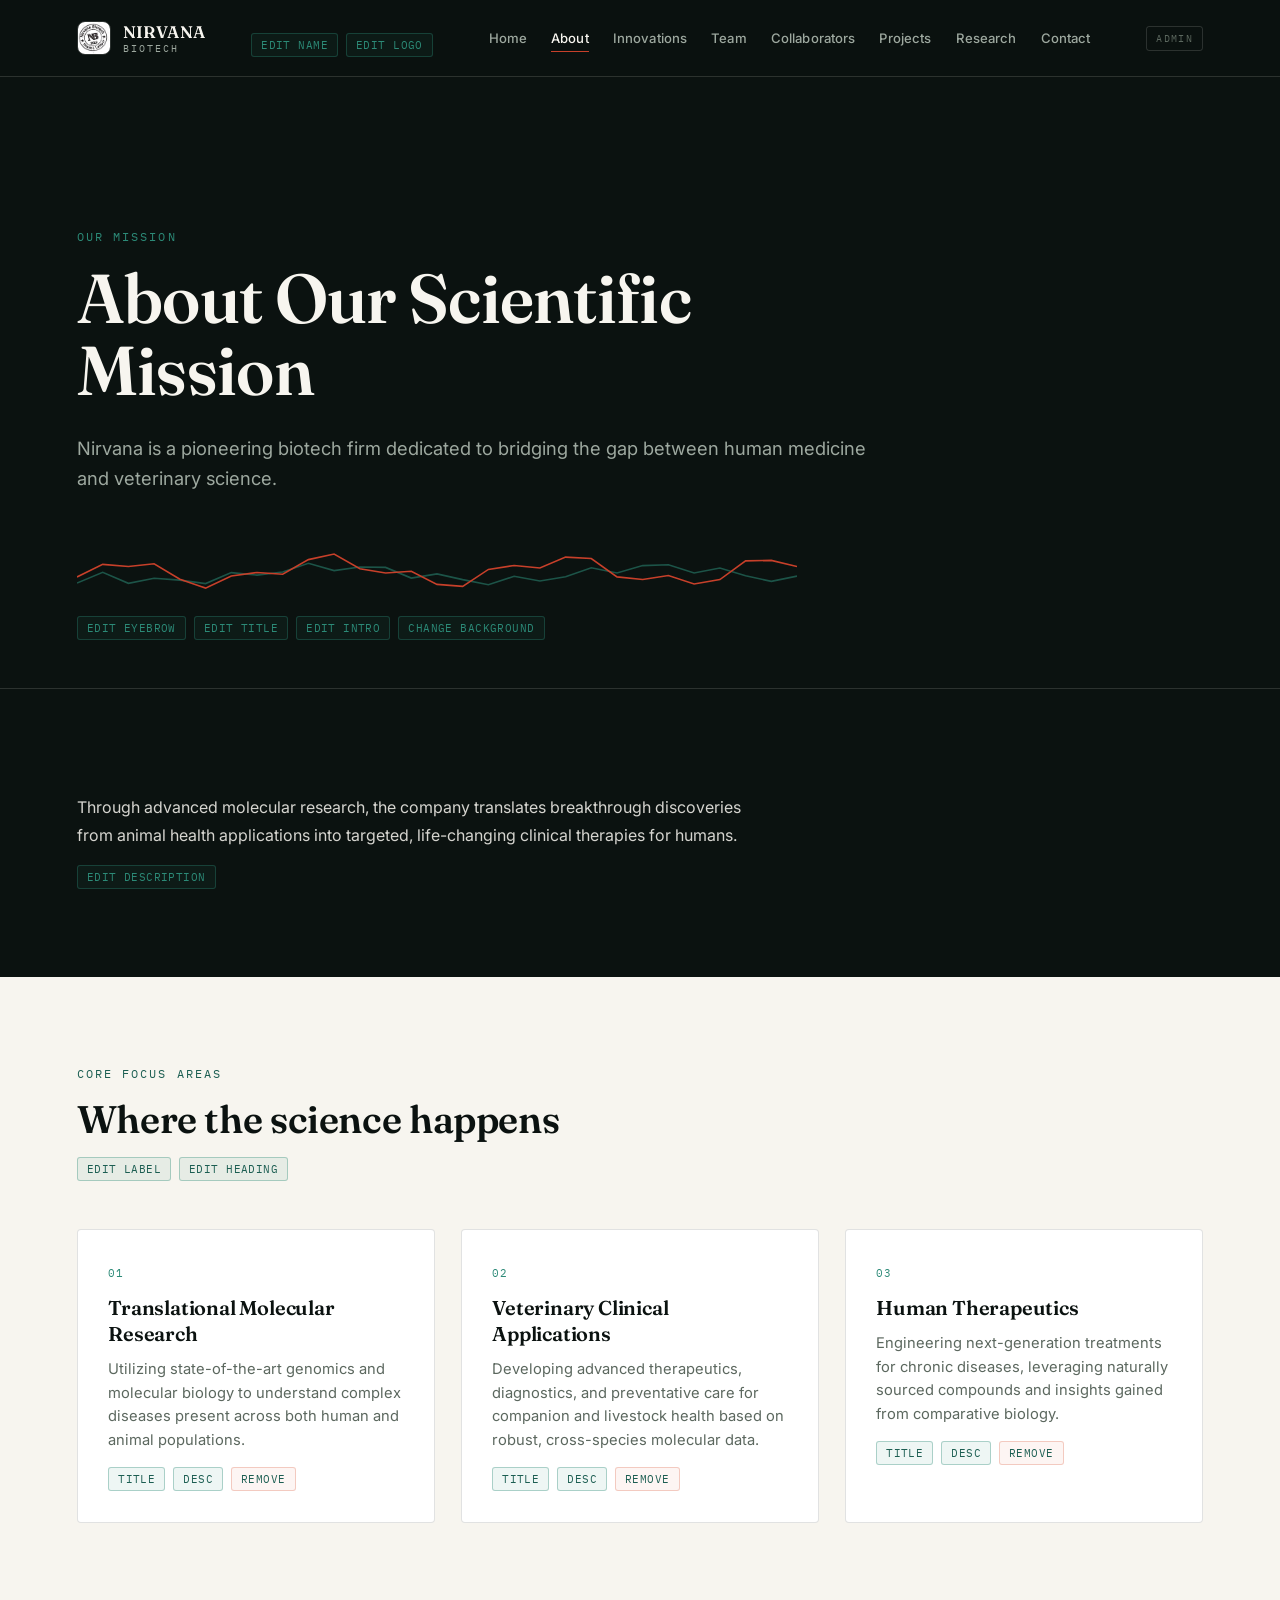
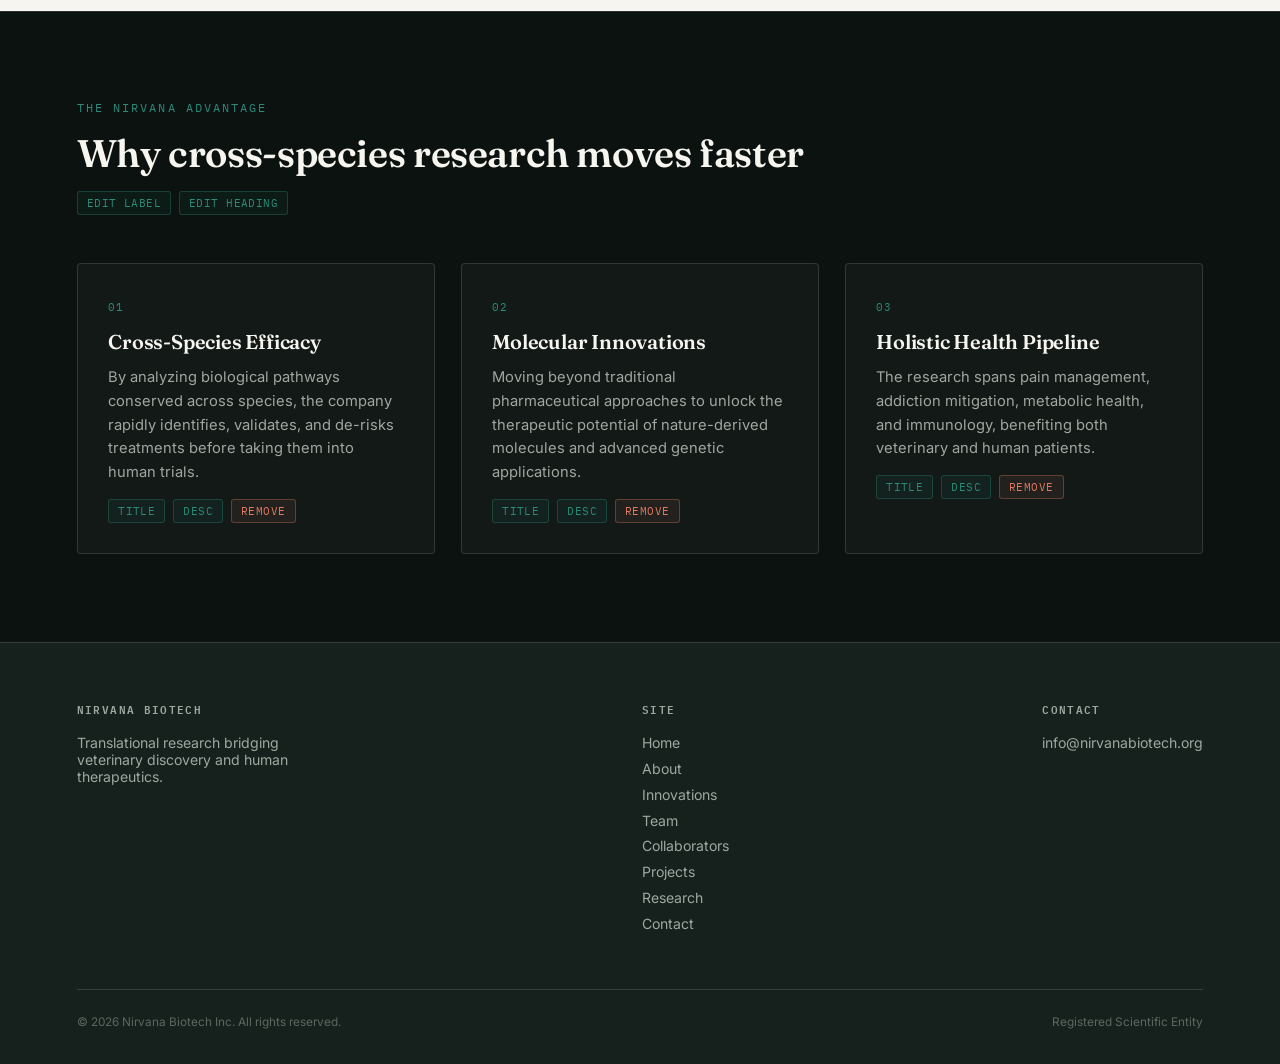
==== commit e7a78d93: "Add files via upload" ====
--- a/about.html
+++ b/about.html
@@ -105,6 +105,8 @@
         <a href="about.html">About</a>
         <a href="innovations.html">Innovations</a>
         <a href="team.html">Team</a>
+        <a href="collaborators.html">Collaborators</a>
+        <a href="projects.html">Projects</a>
         <a href="research.html">Research</a>
         <a href="contact.html">Contact</a>
       </div>
--- a/styles.css
+++ b/styles.css
@@ -86,7 +86,7 @@
 .brand-text{ font-family: var(--serif); font-weight:600; font-size:1.05rem; letter-spacing:0.01em; }
 .brand-sub{ font-family: var(--mono); font-size:0.6rem; letter-spacing:0.22em; color: var(--sage); text-transform:uppercase; }
 
-.navlinks{ display:flex; gap: 2.1rem; font-size:0.84rem; }
+.navlinks{ display:flex; gap: 1.5rem; font-size:0.82rem; }
 .navlinks a{
   position:relative; padding: 6px 0; color: var(--sage);
   font-weight:500; letter-spacing:0.01em; transition: color .2s ease;
@@ -99,7 +99,7 @@
 .navlinks a.is-active::after, .navlinks a:hover::after{ width:100%; }
 
 .nav-toggle{ display:none; background:none; border:1px solid var(--line); color:var(--paper); width:40px; height:40px; border-radius:8px; }
-@media (max-width: 860px){
+@media (max-width: 1100px){
   .navlinks{ display:none; }
   .nav-toggle{ display:flex; align-items:center; justify-content:center; }
 }
@@ -194,6 +194,58 @@
 .team-card img{ width:100%; height:240px; object-fit:cover; border-radius:3px; }
 .team-card .name{ font-family:var(--serif); font-size:1.15rem; margin-top:1.1rem; }
 .team-card .role{ font-family:var(--mono); font-size:0.72rem; color: var(--teal-bright); text-transform:uppercase; letter-spacing:0.08em; margin-top:0.3rem; }
+
+/* collaborators */
+.collab-card{ text-align:left; cursor:default; }
+.collab-card .collab-photo{
+  width:72px; height:72px; border-radius:50%; object-fit:cover;
+  border:1px solid var(--line); background: rgba(247,245,239,0.06);
+}
+.collab-card .name{ font-family:var(--serif); font-size:1.1rem; margin-top:1rem; }
+.collab-card .affiliation{ font-size:0.84rem; color: var(--teal-bright); margin-top:0.2rem; }
+.collab-card .type-pill{
+  display:inline-block; font-family:var(--mono); font-size:0.62rem; letter-spacing:0.08em;
+  text-transform:uppercase; color: var(--sage); border:1px solid var(--line);
+  border-radius:20px; padding:3px 10px; margin-top:0.7rem;
+}
+.section--paper .collab-card .type-pill{ border-color: var(--line-dark); color: var(--sage-dim); }
+
+/* projects board */
+.status-filter{ display:flex; gap:0.6rem; flex-wrap:wrap; margin-bottom:2rem; }
+.status-filter button{
+  font-family:var(--mono); font-size:0.72rem; letter-spacing:0.05em; text-transform:uppercase;
+  padding:0.5rem 1rem; border-radius:20px; border:1px solid var(--line); background:none;
+  color: var(--sage); cursor:pointer; transition: all .2s ease;
+}
+.status-filter button:hover{ color: var(--paper); border-color: var(--sage); }
+.status-filter button.is-active{ background: var(--teal-bright); border-color: var(--teal-bright); color:#fff; }
+
+.status-pill{
+  display:inline-flex; align-items:center; gap:6px;
+  font-family:var(--mono); font-size:0.66rem; letter-spacing:0.06em; text-transform:uppercase;
+  padding:4px 11px; border-radius:20px;
+}
+.status-pill::before{ content:""; width:6px; height:6px; border-radius:50%; }
+.status-pill.status-ongoing{ background: rgba(44,138,119,0.14); color: var(--teal-bright); }
+.status-pill.status-ongoing::before{ background: var(--teal-bright); }
+.status-pill.status-completed{ background: rgba(157,168,159,0.14); color: var(--sage); }
+.status-pill.status-completed::before{ background: var(--sage); }
+.status-pill.status-planned{ background: rgba(199,64,42,0.14); color: var(--rust); }
+.status-pill.status-planned::before{ background: var(--rust); }
+
+.project-row{
+  border-top:1px solid var(--line); padding:1.8rem 0; cursor:pointer;
+  transition: background .2s ease;
+}
+.project-row:hover{ background: rgba(247,245,239,0.03); }
+.project-row .project-head{ display:flex; align-items:center; gap:1rem; flex-wrap:wrap; justify-content:space-between; }
+.project-row h3{ font-size:1.25rem; }
+.project-row p.desc{ margin-top:0.6rem; color: var(--sage); font-size:0.92rem; line-height:1.6; max-width:62ch; }
+.project-meta{ display:flex; gap:1.4rem; flex-wrap:wrap; margin-top:0.9rem; font-family:var(--mono); font-size:0.74rem; color: var(--sage-dim); }
+.project-meta span b{ color: var(--sage); font-weight:500; }
+.section--paper .project-row{ border-color: var(--line-dark); }
+.section--paper .project-row:hover{ background: rgba(11,18,16,0.03); }
+.section--paper .project-row p.desc{ color: var(--sage-dim); }
 
 /* ---------- buttons ---------- */
 .btn{
